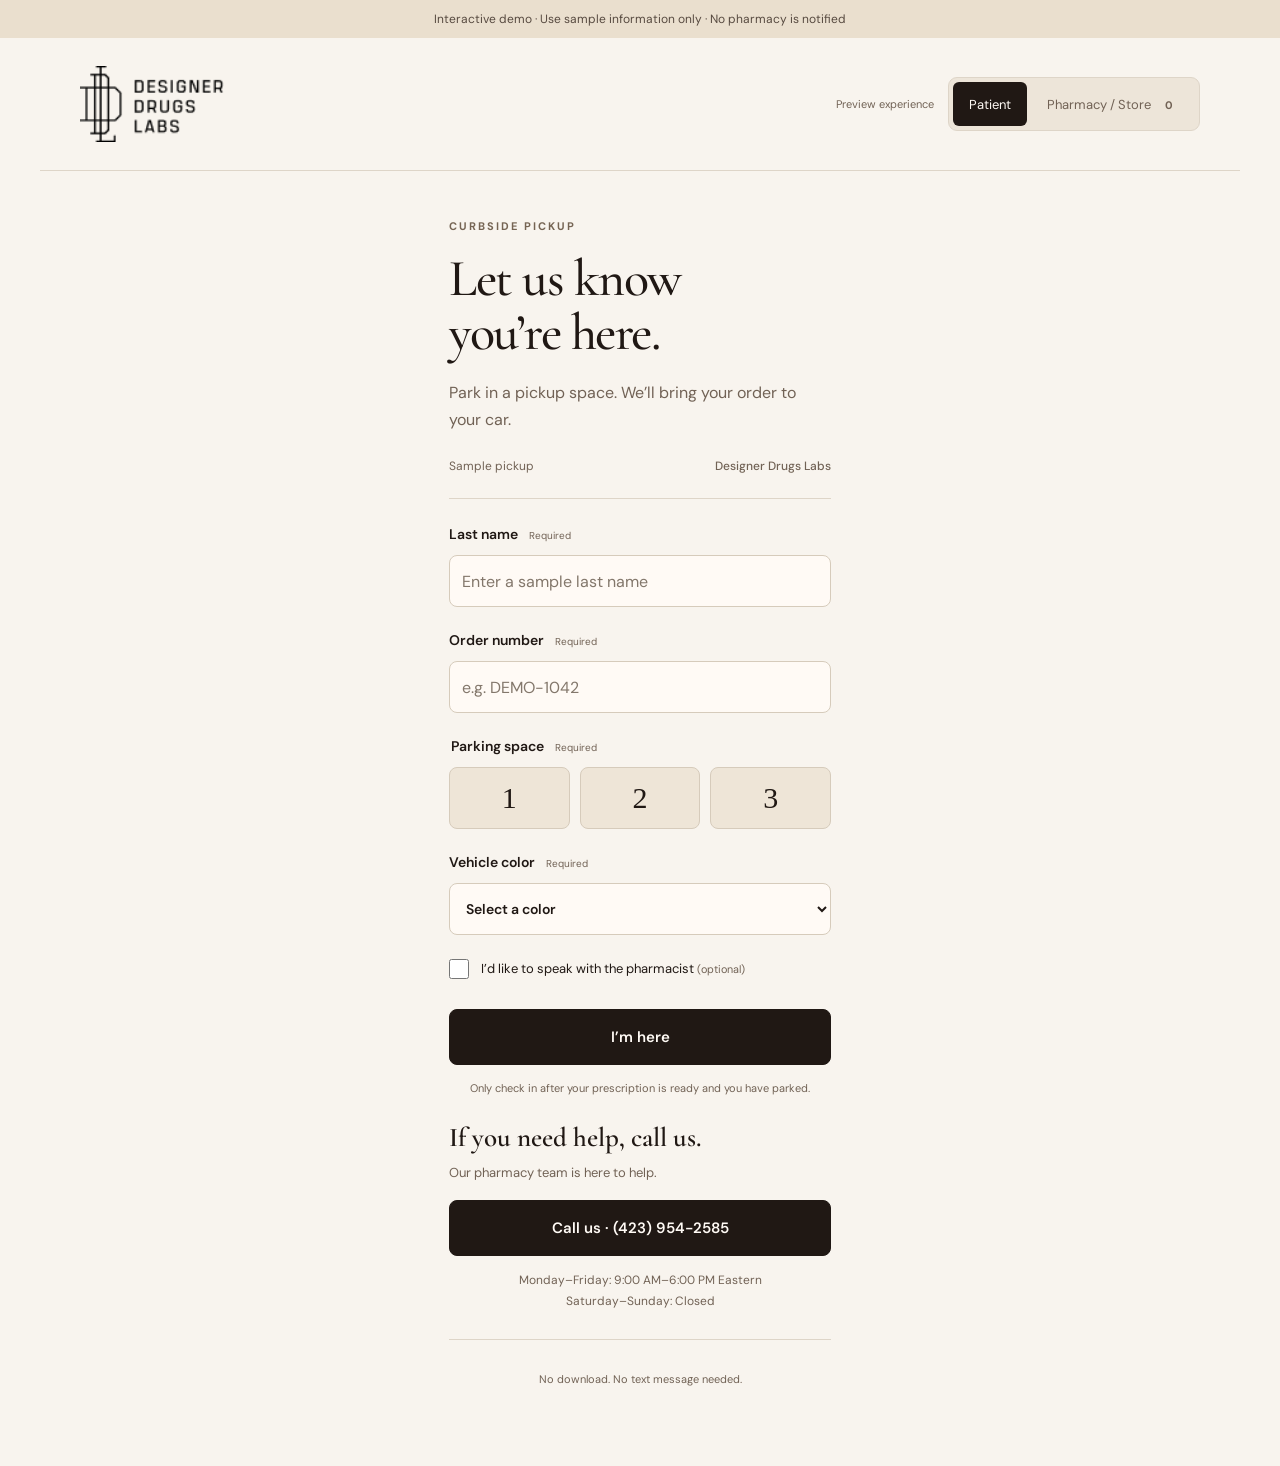
==== index.html @ e895a4ea "Publish Designer Drugs Labs pickup prototype and source" ====
<!doctype html>
<html lang="en">
  <head>
    <meta charset="UTF-8" />
    <meta name="viewport" content="width=device-width, initial-scale=1.0" />
    <meta name="robots" content="noindex, nofollow" />
    <title>Designer Drugs Labs | Curbside Check-In Demo</title>
    <script type="module" crossorigin src="./index-XQICZecM.js"></script>
    <link rel="stylesheet" crossorigin href="./index-JIuiDliH.css">
  </head>
  <body>
    <div id="root"></div>
  </body>
</html>
---- index-JIuiDliH.css ----
@import"https://fonts.googleapis.com/css2?family=Cormorant+Garamond:wght@500;600&family=DM+Sans:wght@400;500;600;700&display=swap";:root{font-family:DM Sans,Arial,sans-serif;color:#201814;background:#f8f4ee;font-synthesis:none}*{box-sizing:border-box}body{margin:0}button,input,select{font:inherit}button,a,input,select{-webkit-tap-highlight-color:transparent}button,a,select{touch-action:manipulation}button,a{cursor:pointer}a{color:inherit}button:focus-visible,a:focus-visible,input:focus-visible,select:focus-visible{outline:3px solid #185fa5;outline-offset:4px}.demo-banner{text-align:center;background:#eadfce;font-size:12px;padding:10px 18px;line-height:1.5;color:#574a40}header{max-width:1200px;margin:auto;padding:28px 40px;display:flex;justify-content:space-between;align-items:center;border-bottom:1px solid #ded5c8;gap:24px}header img{width:155px;height:auto}nav{display:flex;gap:6px;font-size:13px}nav a{padding:10px 13px;border-radius:6px;text-decoration:none;white-space:nowrap}nav a.selected{background:#eadfce;font-weight:600}nav span{margin-left:6px}.patient{max-width:430px;margin:48px auto;padding:0 24px}.eyebrow{text-transform:uppercase;letter-spacing:2px;font-size:11px;font-weight:700;color:#756453;margin:0 0 19px}h1{font-family:Cormorant Garamond,Georgia,serif;font-size:52px;font-weight:500;line-height:1.04;letter-spacing:-1.5px;margin:0 0 20px}.intro{font-size:16px;line-height:1.65;color:#716255;margin:0 0 25px}.reference{font-size:12px;color:#716255;border-bottom:1px solid #ded5c8;padding:0 0 24px;display:flex;justify-content:space-between;gap:12px}.reference strong{font-weight:500}form{margin-top:26px}fieldset{border:0;padding:0;margin:0 0 24px}legend,.field{font-weight:600;font-size:14px;display:block;width:100%}.required{font-size:10px;font-weight:400;color:#716255;margin-left:8px}.spaces{display:flex;gap:10px;margin-top:12px}.spaces label{flex:1;position:relative;border:1px solid #d6cbbb;border-radius:8px;text-align:center;background:#eee5d7;cursor:pointer}.spaces input{position:absolute;opacity:0;width:100%;height:100%;top:0;right:0;bottom:0;left:0;margin:0;cursor:pointer}.spaces label:has(input:focus-visible){outline:3px solid #185fa5;outline-offset:3px}.spaces span{display:block;padding:13px;font-family:Georgia,serif;font-size:30px}.spaces .chosen{background:#201814;color:#fff;border-color:#201814}select{display:block;width:100%;background:#fffaf5;border:1px solid #d6cbbb;border-radius:8px;min-height:52px;padding:12px;margin-top:12px;color:#201814}.check{display:flex;align-items:flex-start;gap:12px;font-size:13px;line-height:1.5;margin:24px 0 30px;cursor:pointer}.check input{accent-color:#201814;width:20px;height:20px;margin:0;flex-shrink:0}.check small{color:#716255}.primary{background:#201814;border:1px solid #201814;color:#fffaf5;padding:17px 20px;border-radius:8px;font-weight:600;font-size:15px;width:100%;min-height:52px}.primary:hover{background:#403328}.primary:active{transform:translateY(1px)}.footnote{font-size:11px;color:#716255;line-height:1.6;text-align:center;margin:15px 0 0}footer{border-top:1px solid #ded5c8;margin-top:28px;padding:21px 0;text-align:center}footer p{font-size:11px;color:#716255}.text-button{border:0;background:none;text-decoration:underline;text-underline-offset:4px;color:#5c4f44;font-size:13px;padding:10px}.help{line-height:1.6}.receipt{border-top:1px solid #ded5c8;border-bottom:1px solid #ded5c8;padding:24px 0;margin-bottom:24px}.status{display:inline-block;font-size:11px;font-weight:600;padding:6px 9px;background:#eadfce;color:#5c4f44;border-radius:4px;white-space:nowrap}.bringing{background:#e0ebf0;color:#245870}.completed{background:#e1ece4;color:#31583f}.cancelled{background:#ebe7e2;color:#716255}dl{margin:20px 0 0}dl div{display:flex;justify-content:space-between;font-size:13px;margin:14px 0}dt{color:#716255}dd{margin:0;font-weight:500}.button-link{display:block;text-align:center;text-decoration:none}section>.text-button{display:block;margin:10px auto}.staff{max-width:1120px;margin:48px auto;padding:0 32px 40px}.staff-heading{display:flex;align-items:center;justify-content:space-between;gap:24px}.staff h1{font-size:48px}.secondary{border:1px solid #cdbfaa;padding:14px 18px;border-radius:7px;text-decoration:none;font-size:13px;white-space:nowrap}.queue-label{display:flex;align-items:center;justify-content:space-between;border-bottom:1px solid #ded5c8;padding:20px 0 12px;margin-top:16px}.queue-label h2{font-size:16px;font-weight:600;margin:0}.queue-label h2 span{margin-left:10px;color:#716255}.queue-label p,.muted{color:#716255;font-size:12px}.empty{text-align:center;padding:46px 20px;border-bottom:1px solid #ded5c8}.empty h3{font-family:Georgia,serif;font-size:24px;font-weight:400}.empty p{font-size:14px;color:#716255;line-height:1.6}.empty a{font-size:13px}.queue article{display:flex;justify-content:space-between;align-items:center;gap:24px;padding:24px 0;border-bottom:1px solid #ded5c8}.order-ref{font-size:12px;font-weight:600;margin:0 0 12px}.order-ref .status{margin-left:10px}.queue h3{font-size:21px;font-weight:500;margin:0}.queue h3 span{color:#716255;font-size:16px}.queue .primary{width:165px;flex-shrink:0;font-size:13px}.history-heading{margin-top:30px}.history>div{display:flex;align-items:center;gap:24px;padding:18px 0;border-bottom:1px solid #ded5c8;font-size:12px}.history .status{margin-left:auto}aside{margin-top:40px;background:#efe7db;padding:22px 26px;border-radius:8px;font-size:12px;line-height:1.7;color:#716255}aside strong{color:#201814}aside p{margin:8px 0}.error{max-width:600px;margin:20px auto;padding:14px;background:#f4ddd4;color:#8a2d22;font-size:14px}@media(max-width:600px){header{padding:20px;flex-direction:column;gap:18px}header img{width:145px}nav{width:100%;justify-content:center}.patient{margin:32px auto}h1{font-size:48px}.staff{padding:0 20px;margin:32px auto}.staff-heading{align-items:flex-start;flex-direction:column;gap:0}.staff h1{font-size:42px}.queue article{align-items:flex-start;flex-direction:column;gap:12px}.queue .primary{width:100%}.queue h3 span{font-size:14px}.queue-label p{font-size:10px}.history>div{gap:10px;flex-wrap:wrap}.history .status{margin-left:0}}.identity-field{margin-bottom:24px}.identity-field input{display:block;width:100%;background:#fffaf5;border:1px solid #d6cbbb;border-radius:8px;min-height:52px;padding:12px;margin-top:12px;color:#201814;font-weight:400;font-size:16px}.identity-field input::placeholder{color:#83776b}dd,.order-ref,.history strong{overflow-wrap:anywhere}dd{max-width:65%;text-align:right}.experience-switch{display:flex;align-items:center;gap:14px}.switch-label{font-size:11px;color:#716255}.view-toggle{display:flex;background:#ede5d9;border:1px solid #ded5c8;border-radius:9px;padding:4px;gap:4px}.view-toggle button{border:0;border-radius:6px;background:transparent;color:#716255;padding:12px 16px;font-size:13px;min-height:44px}.view-toggle button[aria-pressed=true]{background:#201814;color:#fffaf5}.count-badge{display:inline-block;min-width:20px;margin-left:5px;font-size:11px;font-weight:700}.secondary{background:transparent;color:#201814}.secondary:hover{background:#eadfce}.simulation-note{font-size:12px;color:#716255;line-height:1.6;margin:0 0 28px}.store-summary{display:flex;border-top:1px solid #ded5c8;border-bottom:1px solid #ded5c8;padding:22px 0;margin-bottom:28px}.store-summary>div{flex:1;display:flex;flex-direction:column;gap:6px}.store-summary strong{font-size:28px;font-weight:500}.store-summary span{font-size:12px;color:#716255}.notifications{background:#efe7db;padding:20px 24px;border-radius:8px}.notification-heading{display:flex;align-items:center;justify-content:space-between;gap:10px}.notification-heading h2{font-size:16px;margin:0}.notification-summary{font-size:13px;color:#716255;line-height:1.6;margin:10px 0}.notification-row{padding:18px 0;border-top:1px solid #d8cbb8;display:flex;align-items:center;justify-content:space-between;gap:18px}.notification-row strong{font-size:14px;overflow-wrap:anywhere}.notification-row p{font-size:12px;line-height:1.7;overflow-wrap:anywhere;margin:7px 0}.notification-row .secondary{padding:10px 14px;font-size:12px}.consult-tag{font-size:11px;color:#245870;font-weight:600}.notification-row:last-child{padding-bottom:0}@media(max-width:600px){.experience-switch{flex-direction:column;gap:8px}.view-toggle button{padding:10px 12px}.staff-heading .secondary{margin-bottom:16px}.store-summary span{font-size:11px}.notifications{padding:18px}.notification-row{align-items:flex-start;flex-direction:column;gap:8px}.notification-heading h2{font-size:14px}.notification-heading .text-button{font-size:11px}}.timestamp-line{font-size:12px;color:#716255;line-height:1.7;margin:10px 0 0}.timestamp-detail{gap:12px;line-height:1.6}.history-details{display:flex;flex-direction:column;gap:6px;line-height:1.6;color:#716255}.history>div{align-items:flex-start}.history>div>strong{flex:1;min-width:100px}.history-details{flex:2}.history .status{flex-shrink:0}@media(max-width:600px){.history-details{flex-basis:100%;order:3}.timestamp-detail dd{max-width:65%}}.contact-help{margin:24px 0 28px}.contact-help h2{font-family:Cormorant Garamond,Georgia,serif;font-weight:600;font-size:27px;line-height:1.2;margin:0 0 8px}.contact-help>p{font-size:13px;color:#716255;line-height:1.7;margin:0 0 16px}.contact-help .contact-hours{font-size:12px;text-align:center;margin:14px 0 0}.thank-you>h1{margin-top:20px}.thank-you .receipt dl{margin:0}.thank-you .receipt{margin-bottom:24px}.restart-demo{display:block;margin:0 auto}.demo-view-link{margin-top:10px}
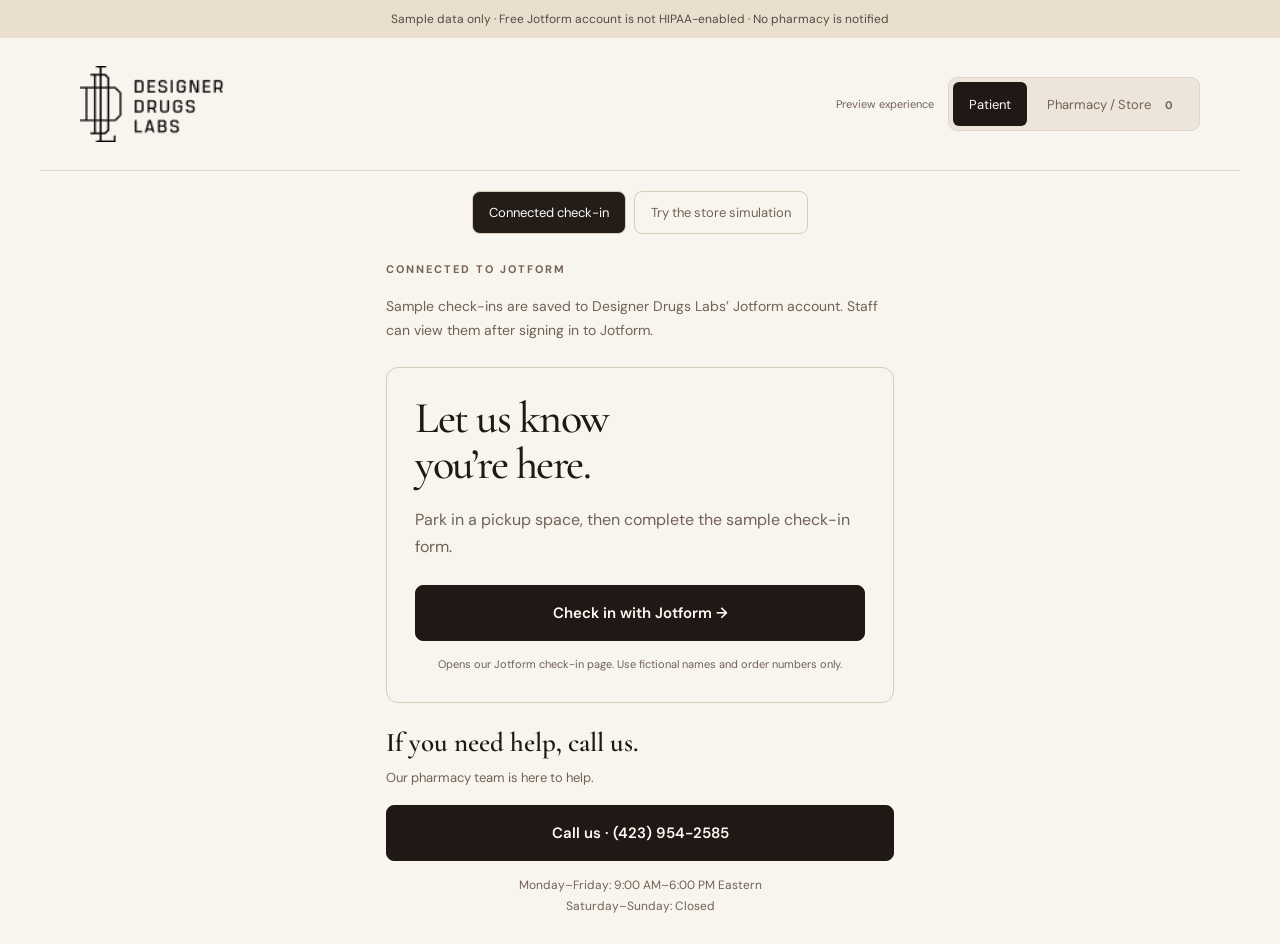
==== commit b887598f: "Connect sample check-ins and staff submissions to Jotform" ====
--- a/index.html
+++ b/index.html
@@ -5,8 +5,8 @@
     <meta name="viewport" content="width=device-width, initial-scale=1.0" />
     <meta name="robots" content="noindex, nofollow" />
     <title>Designer Drugs Labs | Curbside Check-In Demo</title>
-    <script type="module" crossorigin src="./index-XQICZecM.js"></script>
-    <link rel="stylesheet" crossorigin href="./index-JIuiDliH.css">
+    <script type="module" crossorigin src="./index-CXBpozGg.js"></script>
+    <link rel="stylesheet" crossorigin href="./index-B4EMnpAn.css">
   </head>
   <body>
     <div id="root"></div>
--- a/index-B4EMnpAn.css
+++ b/index-B4EMnpAn.css
@@ -0,0 +1 @@
+@import"https://fonts.googleapis.com/css2?family=Cormorant+Garamond:wght@500;600&family=DM+Sans:wght@400;500;600;700&display=swap";:root{font-family:DM Sans,Arial,sans-serif;color:#201814;background:#f8f4ee;font-synthesis:none}*{box-sizing:border-box}body{margin:0}button,input,select{font:inherit}button,a,input,select{-webkit-tap-highlight-color:transparent}button,a,select{touch-action:manipulation}button,a{cursor:pointer}a{color:inherit}button:focus-visible,a:focus-visible,input:focus-visible,select:focus-visible{outline:3px solid #185fa5;outline-offset:4px}.demo-banner{text-align:center;background:#eadfce;font-size:12px;padding:10px 18px;line-height:1.5;color:#574a40}header{max-width:1200px;margin:auto;padding:28px 40px;display:flex;justify-content:space-between;align-items:center;border-bottom:1px solid #ded5c8;gap:24px}header img{width:155px;height:auto}nav{display:flex;gap:6px;font-size:13px}nav a{padding:10px 13px;border-radius:6px;text-decoration:none;white-space:nowrap}nav a.selected{background:#eadfce;font-weight:600}nav span{margin-left:6px}.patient{max-width:430px;margin:48px auto;padding:0 24px}.eyebrow{text-transform:uppercase;letter-spacing:2px;font-size:11px;font-weight:700;color:#756453;margin:0 0 19px}h1{font-family:Cormorant Garamond,Georgia,serif;font-size:52px;font-weight:500;line-height:1.04;letter-spacing:-1.5px;margin:0 0 20px}.intro{font-size:16px;line-height:1.65;color:#716255;margin:0 0 25px}.reference{font-size:12px;color:#716255;border-bottom:1px solid #ded5c8;padding:0 0 24px;display:flex;justify-content:space-between;gap:12px}.reference strong{font-weight:500}form{margin-top:26px}fieldset{border:0;padding:0;margin:0 0 24px}legend,.field{font-weight:600;font-size:14px;display:block;width:100%}.required{font-size:10px;font-weight:400;color:#716255;margin-left:8px}.spaces{display:flex;gap:10px;margin-top:12px}.spaces label{flex:1;position:relative;border:1px solid #d6cbbb;border-radius:8px;text-align:center;background:#eee5d7;cursor:pointer}.spaces input{position:absolute;opacity:0;width:100%;height:100%;top:0;right:0;bottom:0;left:0;margin:0;cursor:pointer}.spaces label:has(input:focus-visible){outline:3px solid #185fa5;outline-offset:3px}.spaces span{display:block;padding:13px;font-family:Georgia,serif;font-size:30px}.spaces .chosen{background:#201814;color:#fff;border-color:#201814}select{display:block;width:100%;background:#fffaf5;border:1px solid #d6cbbb;border-radius:8px;min-height:52px;padding:12px;margin-top:12px;color:#201814}.check{display:flex;align-items:flex-start;gap:12px;font-size:13px;line-height:1.5;margin:24px 0 30px;cursor:pointer}.check input{accent-color:#201814;width:20px;height:20px;margin:0;flex-shrink:0}.check small{color:#716255}.primary{background:#201814;border:1px solid #201814;color:#fffaf5;padding:17px 20px;border-radius:8px;font-weight:600;font-size:15px;width:100%;min-height:52px}.primary:hover{background:#403328}.primary:active{transform:translateY(1px)}.footnote{font-size:11px;color:#716255;line-height:1.6;text-align:center;margin:15px 0 0}footer{border-top:1px solid #ded5c8;margin-top:28px;padding:21px 0;text-align:center}footer p{font-size:11px;color:#716255}.text-button{border:0;background:none;text-decoration:underline;text-underline-offset:4px;color:#5c4f44;font-size:13px;padding:10px}.help{line-height:1.6}.receipt{border-top:1px solid #ded5c8;border-bottom:1px solid #ded5c8;padding:24px 0;margin-bottom:24px}.status{display:inline-block;font-size:11px;font-weight:600;padding:6px 9px;background:#eadfce;color:#5c4f44;border-radius:4px;white-space:nowrap}.bringing{background:#e0ebf0;color:#245870}.completed{background:#e1ece4;color:#31583f}.cancelled{background:#ebe7e2;color:#716255}dl{margin:20px 0 0}dl div{display:flex;justify-content:space-between;font-size:13px;margin:14px 0}dt{color:#716255}dd{margin:0;font-weight:500}.button-link{display:block;text-align:center;text-decoration:none}section>.text-button{display:block;margin:10px auto}.staff{max-width:1120px;margin:48px auto;padding:0 32px 40px}.staff-heading{display:flex;align-items:center;justify-content:space-between;gap:24px}.staff h1{font-size:48px}.secondary{border:1px solid #cdbfaa;padding:14px 18px;border-radius:7px;text-decoration:none;font-size:13px;white-space:nowrap}.queue-label{display:flex;align-items:center;justify-content:space-between;border-bottom:1px solid #ded5c8;padding:20px 0 12px;margin-top:16px}.queue-label h2{font-size:16px;font-weight:600;margin:0}.queue-label h2 span{margin-left:10px;color:#716255}.queue-label p,.muted{color:#716255;font-size:12px}.empty{text-align:center;padding:46px 20px;border-bottom:1px solid #ded5c8}.empty h3{font-family:Georgia,serif;font-size:24px;font-weight:400}.empty p{font-size:14px;color:#716255;line-height:1.6}.empty a{font-size:13px}.queue article{display:flex;justify-content:space-between;align-items:center;gap:24px;padding:24px 0;border-bottom:1px solid #ded5c8}.order-ref{font-size:12px;font-weight:600;margin:0 0 12px}.order-ref .status{margin-left:10px}.queue h3{font-size:21px;font-weight:500;margin:0}.queue h3 span{color:#716255;font-size:16px}.queue .primary{width:165px;flex-shrink:0;font-size:13px}.history-heading{margin-top:30px}.history>div{display:flex;align-items:center;gap:24px;padding:18px 0;border-bottom:1px solid #ded5c8;font-size:12px}.history .status{margin-left:auto}aside{margin-top:40px;background:#efe7db;padding:22px 26px;border-radius:8px;font-size:12px;line-height:1.7;color:#716255}aside strong{color:#201814}aside p{margin:8px 0}.error{max-width:600px;margin:20px auto;padding:14px;background:#f4ddd4;color:#8a2d22;font-size:14px}@media(max-width:600px){header{padding:20px;flex-direction:column;gap:18px}header img{width:145px}nav{width:100%;justify-content:center}.patient{margin:32px auto}h1{font-size:48px}.staff{padding:0 20px;margin:32px auto}.staff-heading{align-items:flex-start;flex-direction:column;gap:0}.staff h1{font-size:42px}.queue article{align-items:flex-start;flex-direction:column;gap:12px}.queue .primary{width:100%}.queue h3 span{font-size:14px}.queue-label p{font-size:10px}.history>div{gap:10px;flex-wrap:wrap}.history .status{margin-left:0}}.identity-field{margin-bottom:24px}.identity-field input{display:block;width:100%;background:#fffaf5;border:1px solid #d6cbbb;border-radius:8px;min-height:52px;padding:12px;margin-top:12px;color:#201814;font-weight:400;font-size:16px}.identity-field input::placeholder{color:#83776b}dd,.order-ref,.history strong{overflow-wrap:anywhere}dd{max-width:65%;text-align:right}.experience-switch{display:flex;align-items:center;gap:14px}.switch-label{font-size:11px;color:#716255}.view-toggle{display:flex;background:#ede5d9;border:1px solid #ded5c8;border-radius:9px;padding:4px;gap:4px}.view-toggle button{border:0;border-radius:6px;background:transparent;color:#716255;padding:12px 16px;font-size:13px;min-height:44px}.view-toggle button[aria-pressed=true]{background:#201814;color:#fffaf5}.count-badge{display:inline-block;min-width:20px;margin-left:5px;font-size:11px;font-weight:700}.secondary{background:transparent;color:#201814}.secondary:hover{background:#eadfce}.simulation-note{font-size:12px;color:#716255;line-height:1.6;margin:0 0 28px}.store-summary{display:flex;border-top:1px solid #ded5c8;border-bottom:1px solid #ded5c8;padding:22px 0;margin-bottom:28px}.store-summary>div{flex:1;display:flex;flex-direction:column;gap:6px}.store-summary strong{font-size:28px;font-weight:500}.store-summary span{font-size:12px;color:#716255}.notifications{background:#efe7db;padding:20px 24px;border-radius:8px}.notification-heading{display:flex;align-items:center;justify-content:space-between;gap:10px}.notification-heading h2{font-size:16px;margin:0}.notification-summary{font-size:13px;color:#716255;line-height:1.6;margin:10px 0}.notification-row{padding:18px 0;border-top:1px solid #d8cbb8;display:flex;align-items:center;justify-content:space-between;gap:18px}.notification-row strong{font-size:14px;overflow-wrap:anywhere}.notification-row p{font-size:12px;line-height:1.7;overflow-wrap:anywhere;margin:7px 0}.notification-row .secondary{padding:10px 14px;font-size:12px}.consult-tag{font-size:11px;color:#245870;font-weight:600}.notification-row:last-child{padding-bottom:0}@media(max-width:600px){.experience-switch{flex-direction:column;gap:8px}.view-toggle button{padding:10px 12px}.staff-heading .secondary{margin-bottom:16px}.store-summary span{font-size:11px}.notifications{padding:18px}.notification-row{align-items:flex-start;flex-direction:column;gap:8px}.notification-heading h2{font-size:14px}.notification-heading .text-button{font-size:11px}}.timestamp-line{font-size:12px;color:#716255;line-height:1.7;margin:10px 0 0}.timestamp-detail{gap:12px;line-height:1.6}.history-details{display:flex;flex-direction:column;gap:6px;line-height:1.6;color:#716255}.history>div{align-items:flex-start}.history>div>strong{flex:1;min-width:100px}.history-details{flex:2}.history .status{flex-shrink:0}@media(max-width:600px){.history-details{flex-basis:100%;order:3}.timestamp-detail dd{max-width:65%}}.contact-help{margin:24px 0 28px}.contact-help h2{font-family:Cormorant Garamond,Georgia,serif;font-weight:600;font-size:27px;line-height:1.2;margin:0 0 8px}.contact-help>p{font-size:13px;color:#716255;line-height:1.7;margin:0 0 16px}.contact-help .contact-hours{font-size:12px;text-align:center;margin:14px 0 0}.thank-you>h1{margin-top:20px}.thank-you .receipt dl{margin:0}.thank-you .receipt{margin-bottom:24px}.restart-demo{display:block;margin:0 auto}.demo-view-link{margin-top:10px}.checkin-modes{display:flex;justify-content:center;gap:8px;padding:20px 16px 0;flex-wrap:wrap}.checkin-modes button{border:1px solid #d8cbb8;background:transparent;color:#716255;border-radius:8px;padding:12px 16px;font:inherit;font-size:13px;cursor:pointer}.checkin-modes button[aria-pressed=true]{background:#241c17;color:#fff}.connected-checkin{max-width:760px;margin:28px auto;padding:0 16px}.connection-note{font-size:14px;line-height:1.7;color:#716255}.connected-checkin iframe{display:block;width:100%;height:1300px;border:0;border-radius:12px;background:#fff}.form-fallback{font-size:13px;text-align:center;line-height:1.6}.form-fallback a{color:inherit;text-decoration:underline}.jotform-staff{padding:24px;border:1px solid #d8cbb8;border-radius:12px;margin-bottom:40px;background:#eee8dd}.jotform-staff h2{font-size:26px;margin:10px 0}.jotform-staff p{line-height:1.7}.jotform-staff .button-link{display:inline-block}.jotform-staff .footnote{margin-bottom:0}@media(max-width:600px){.connected-checkin iframe{height:1450px}.jotform-staff{padding:18px}}.connected-checkin{max-width:540px}.connected-card{border:1px solid #d8cbb8;border-radius:12px;padding:28px;margin-top:24px}.connected-card h1{font-size:44px}.connected-card .button-link{display:block;text-align:center}.connected-card .footnote{margin-bottom:0}
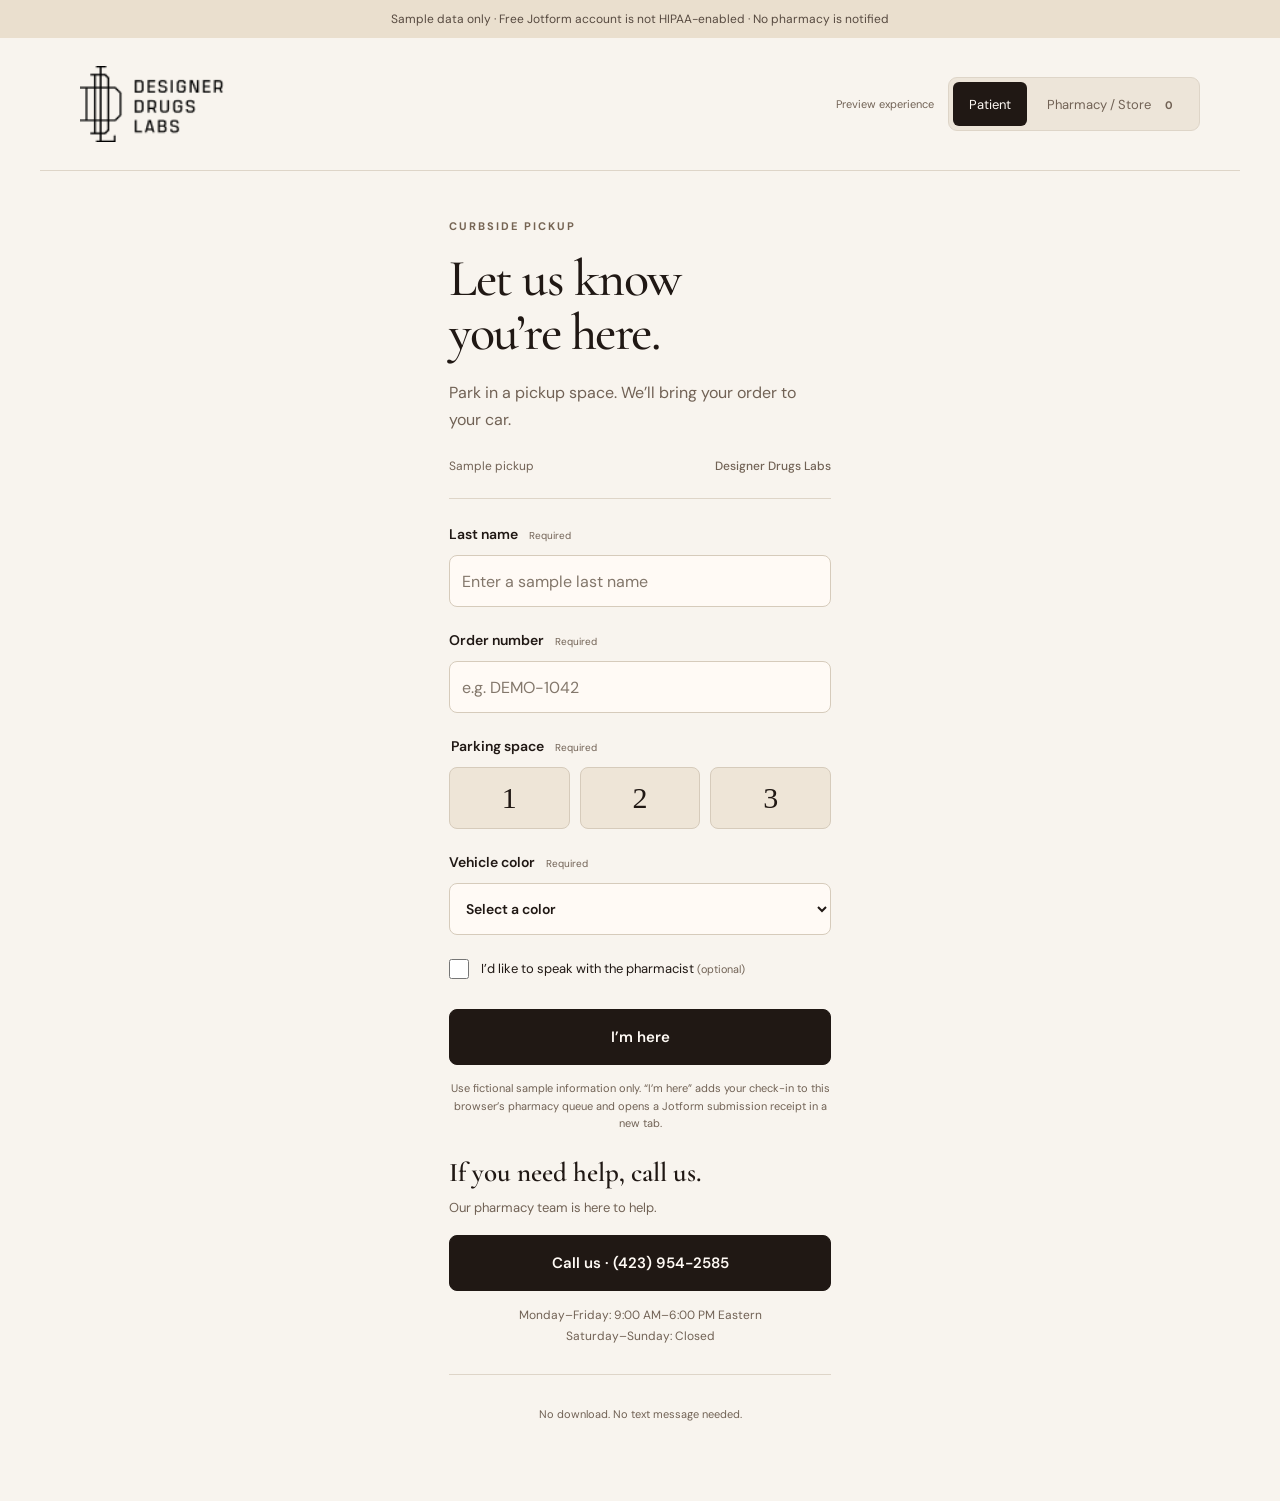
==== commit 7a74da0f: "Restore pharmacy queue alongside Jotform patient submissions" ====
--- a/index.html
+++ b/index.html
@@ -5,7 +5,7 @@
     <meta name="viewport" content="width=device-width, initial-scale=1.0" />
     <meta name="robots" content="noindex, nofollow" />
     <title>Designer Drugs Labs | Curbside Check-In Demo</title>
-    <script type="module" crossorigin src="./index-CXBpozGg.js"></script>
+    <script type="module" crossorigin src="./index-BL_LqQZr.js"></script>
     <link rel="stylesheet" crossorigin href="./index-B4EMnpAn.css">
   </head>
   <body>
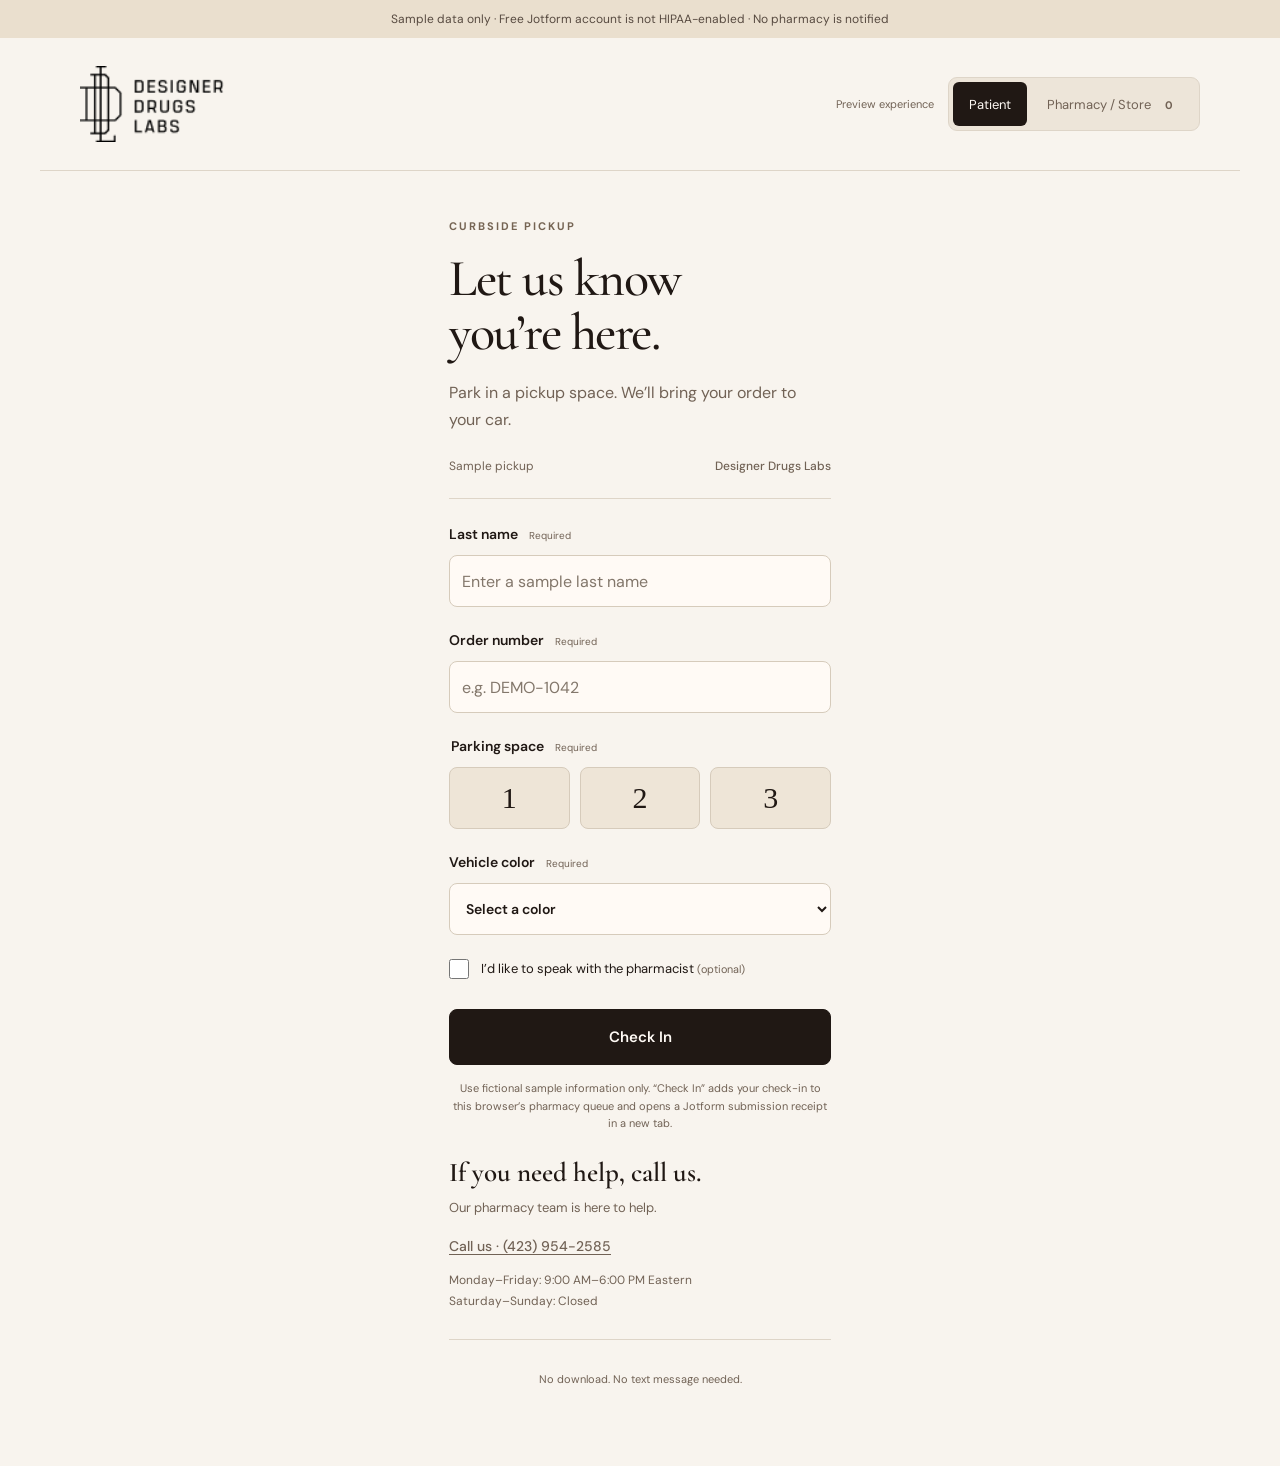
==== commit bfc060e8: "Use Check In CTA and understated phone links" ====
--- a/index.html
+++ b/index.html
@@ -5,8 +5,8 @@
     <meta name="viewport" content="width=device-width, initial-scale=1.0" />
     <meta name="robots" content="noindex, nofollow" />
     <title>Designer Drugs Labs | Curbside Check-In Demo</title>
-    <script type="module" crossorigin src="./index-BL_LqQZr.js"></script>
-    <link rel="stylesheet" crossorigin href="./index-B4EMnpAn.css">
+    <script type="module" crossorigin src="./index-DysU1oZs.js"></script>
+    <link rel="stylesheet" crossorigin href="./index-D-qkAlwB.css">
   </head>
   <body>
     <div id="root"></div>
--- a/index-D-qkAlwB.css
+++ b/index-D-qkAlwB.css
@@ -0,0 +1 @@
+@import"https://fonts.googleapis.com/css2?family=Cormorant+Garamond:wght@500;600&family=DM+Sans:wght@400;500;600;700&display=swap";:root{font-family:DM Sans,Arial,sans-serif;color:#201814;background:#f8f4ee;font-synthesis:none}*{box-sizing:border-box}body{margin:0}button,input,select{font:inherit}button,a,input,select{-webkit-tap-highlight-color:transparent}button,a,select{touch-action:manipulation}button,a{cursor:pointer}a{color:inherit}button:focus-visible,a:focus-visible,input:focus-visible,select:focus-visible{outline:3px solid #185fa5;outline-offset:4px}.demo-banner{text-align:center;background:#eadfce;font-size:12px;padding:10px 18px;line-height:1.5;color:#574a40}header{max-width:1200px;margin:auto;padding:28px 40px;display:flex;justify-content:space-between;align-items:center;border-bottom:1px solid #ded5c8;gap:24px}header img{width:155px;height:auto}nav{display:flex;gap:6px;font-size:13px}nav a{padding:10px 13px;border-radius:6px;text-decoration:none;white-space:nowrap}nav a.selected{background:#eadfce;font-weight:600}nav span{margin-left:6px}.patient{max-width:430px;margin:48px auto;padding:0 24px}.eyebrow{text-transform:uppercase;letter-spacing:2px;font-size:11px;font-weight:700;color:#756453;margin:0 0 19px}h1{font-family:Cormorant Garamond,Georgia,serif;font-size:52px;font-weight:500;line-height:1.04;letter-spacing:-1.5px;margin:0 0 20px}.intro{font-size:16px;line-height:1.65;color:#716255;margin:0 0 25px}.reference{font-size:12px;color:#716255;border-bottom:1px solid #ded5c8;padding:0 0 24px;display:flex;justify-content:space-between;gap:12px}.reference strong{font-weight:500}form{margin-top:26px}fieldset{border:0;padding:0;margin:0 0 24px}legend,.field{font-weight:600;font-size:14px;display:block;width:100%}.required{font-size:10px;font-weight:400;color:#716255;margin-left:8px}.spaces{display:flex;gap:10px;margin-top:12px}.spaces label{flex:1;position:relative;border:1px solid #d6cbbb;border-radius:8px;text-align:center;background:#eee5d7;cursor:pointer}.spaces input{position:absolute;opacity:0;width:100%;height:100%;top:0;right:0;bottom:0;left:0;margin:0;cursor:pointer}.spaces label:has(input:focus-visible){outline:3px solid #185fa5;outline-offset:3px}.spaces span{display:block;padding:13px;font-family:Georgia,serif;font-size:30px}.spaces .chosen{background:#201814;color:#fff;border-color:#201814}select{display:block;width:100%;background:#fffaf5;border:1px solid #d6cbbb;border-radius:8px;min-height:52px;padding:12px;margin-top:12px;color:#201814}.check{display:flex;align-items:flex-start;gap:12px;font-size:13px;line-height:1.5;margin:24px 0 30px;cursor:pointer}.check input{accent-color:#201814;width:20px;height:20px;margin:0;flex-shrink:0}.check small{color:#716255}.primary{background:#201814;border:1px solid #201814;color:#fffaf5;padding:17px 20px;border-radius:8px;font-weight:600;font-size:15px;width:100%;min-height:52px}.primary:hover{background:#403328}.primary:active{transform:translateY(1px)}.footnote{font-size:11px;color:#716255;line-height:1.6;text-align:center;margin:15px 0 0}footer{border-top:1px solid #ded5c8;margin-top:28px;padding:21px 0;text-align:center}footer p{font-size:11px;color:#716255}.text-button{border:0;background:none;text-decoration:underline;text-underline-offset:4px;color:#5c4f44;font-size:13px;padding:10px}.help{line-height:1.6}.receipt{border-top:1px solid #ded5c8;border-bottom:1px solid #ded5c8;padding:24px 0;margin-bottom:24px}.status{display:inline-block;font-size:11px;font-weight:600;padding:6px 9px;background:#eadfce;color:#5c4f44;border-radius:4px;white-space:nowrap}.bringing{background:#e0ebf0;color:#245870}.completed{background:#e1ece4;color:#31583f}.cancelled{background:#ebe7e2;color:#716255}dl{margin:20px 0 0}dl div{display:flex;justify-content:space-between;font-size:13px;margin:14px 0}dt{color:#716255}dd{margin:0;font-weight:500}.button-link{display:block;text-align:center;text-decoration:none}section>.text-button{display:block;margin:10px auto}.staff{max-width:1120px;margin:48px auto;padding:0 32px 40px}.staff-heading{display:flex;align-items:center;justify-content:space-between;gap:24px}.staff h1{font-size:48px}.secondary{border:1px solid #cdbfaa;padding:14px 18px;border-radius:7px;text-decoration:none;font-size:13px;white-space:nowrap}.queue-label{display:flex;align-items:center;justify-content:space-between;border-bottom:1px solid #ded5c8;padding:20px 0 12px;margin-top:16px}.queue-label h2{font-size:16px;font-weight:600;margin:0}.queue-label h2 span{margin-left:10px;color:#716255}.queue-label p,.muted{color:#716255;font-size:12px}.empty{text-align:center;padding:46px 20px;border-bottom:1px solid #ded5c8}.empty h3{font-family:Georgia,serif;font-size:24px;font-weight:400}.empty p{font-size:14px;color:#716255;line-height:1.6}.empty a{font-size:13px}.queue article{display:flex;justify-content:space-between;align-items:center;gap:24px;padding:24px 0;border-bottom:1px solid #ded5c8}.order-ref{font-size:12px;font-weight:600;margin:0 0 12px}.order-ref .status{margin-left:10px}.queue h3{font-size:21px;font-weight:500;margin:0}.queue h3 span{color:#716255;font-size:16px}.queue .primary{width:165px;flex-shrink:0;font-size:13px}.history-heading{margin-top:30px}.history>div{display:flex;align-items:center;gap:24px;padding:18px 0;border-bottom:1px solid #ded5c8;font-size:12px}.history .status{margin-left:auto}aside{margin-top:40px;background:#efe7db;padding:22px 26px;border-radius:8px;font-size:12px;line-height:1.7;color:#716255}aside strong{color:#201814}aside p{margin:8px 0}.error{max-width:600px;margin:20px auto;padding:14px;background:#f4ddd4;color:#8a2d22;font-size:14px}@media(max-width:600px){header{padding:20px;flex-direction:column;gap:18px}header img{width:145px}nav{width:100%;justify-content:center}.patient{margin:32px auto}h1{font-size:48px}.staff{padding:0 20px;margin:32px auto}.staff-heading{align-items:flex-start;flex-direction:column;gap:0}.staff h1{font-size:42px}.queue article{align-items:flex-start;flex-direction:column;gap:12px}.queue .primary{width:100%}.queue h3 span{font-size:14px}.queue-label p{font-size:10px}.history>div{gap:10px;flex-wrap:wrap}.history .status{margin-left:0}}.identity-field{margin-bottom:24px}.identity-field input{display:block;width:100%;background:#fffaf5;border:1px solid #d6cbbb;border-radius:8px;min-height:52px;padding:12px;margin-top:12px;color:#201814;font-weight:400;font-size:16px}.identity-field input::placeholder{color:#83776b}dd,.order-ref,.history strong{overflow-wrap:anywhere}dd{max-width:65%;text-align:right}.experience-switch{display:flex;align-items:center;gap:14px}.switch-label{font-size:11px;color:#716255}.view-toggle{display:flex;background:#ede5d9;border:1px solid #ded5c8;border-radius:9px;padding:4px;gap:4px}.view-toggle button{border:0;border-radius:6px;background:transparent;color:#716255;padding:12px 16px;font-size:13px;min-height:44px}.view-toggle button[aria-pressed=true]{background:#201814;color:#fffaf5}.count-badge{display:inline-block;min-width:20px;margin-left:5px;font-size:11px;font-weight:700}.secondary{background:transparent;color:#201814}.secondary:hover{background:#eadfce}.simulation-note{font-size:12px;color:#716255;line-height:1.6;margin:0 0 28px}.store-summary{display:flex;border-top:1px solid #ded5c8;border-bottom:1px solid #ded5c8;padding:22px 0;margin-bottom:28px}.store-summary>div{flex:1;display:flex;flex-direction:column;gap:6px}.store-summary strong{font-size:28px;font-weight:500}.store-summary span{font-size:12px;color:#716255}.notifications{background:#efe7db;padding:20px 24px;border-radius:8px}.notification-heading{display:flex;align-items:center;justify-content:space-between;gap:10px}.notification-heading h2{font-size:16px;margin:0}.notification-summary{font-size:13px;color:#716255;line-height:1.6;margin:10px 0}.notification-row{padding:18px 0;border-top:1px solid #d8cbb8;display:flex;align-items:center;justify-content:space-between;gap:18px}.notification-row strong{font-size:14px;overflow-wrap:anywhere}.notification-row p{font-size:12px;line-height:1.7;overflow-wrap:anywhere;margin:7px 0}.notification-row .secondary{padding:10px 14px;font-size:12px}.consult-tag{font-size:11px;color:#245870;font-weight:600}.notification-row:last-child{padding-bottom:0}@media(max-width:600px){.experience-switch{flex-direction:column;gap:8px}.view-toggle button{padding:10px 12px}.staff-heading .secondary{margin-bottom:16px}.store-summary span{font-size:11px}.notifications{padding:18px}.notification-row{align-items:flex-start;flex-direction:column;gap:8px}.notification-heading h2{font-size:14px}.notification-heading .text-button{font-size:11px}}.timestamp-line{font-size:12px;color:#716255;line-height:1.7;margin:10px 0 0}.timestamp-detail{gap:12px;line-height:1.6}.history-details{display:flex;flex-direction:column;gap:6px;line-height:1.6;color:#716255}.history>div{align-items:flex-start}.history>div>strong{flex:1;min-width:100px}.history-details{flex:2}.history .status{flex-shrink:0}@media(max-width:600px){.history-details{flex-basis:100%;order:3}.timestamp-detail dd{max-width:65%}}.contact-help{margin:24px 0 28px}.contact-help h2{font-family:Cormorant Garamond,Georgia,serif;font-weight:600;font-size:27px;line-height:1.2;margin:0 0 8px}.contact-help>p{font-size:13px;color:#716255;line-height:1.7;margin:0 0 16px}.contact-help .contact-hours{font-size:12px;text-align:center;margin:14px 0 0}.thank-you>h1{margin-top:20px}.thank-you .receipt dl{margin:0}.thank-you .receipt{margin-bottom:24px}.restart-demo{display:block;margin:0 auto}.demo-view-link{margin-top:10px}.checkin-modes{display:flex;justify-content:center;gap:8px;padding:20px 16px 0;flex-wrap:wrap}.checkin-modes button{border:1px solid #d8cbb8;background:transparent;color:#716255;border-radius:8px;padding:12px 16px;font:inherit;font-size:13px;cursor:pointer}.checkin-modes button[aria-pressed=true]{background:#241c17;color:#fff}.connected-checkin{max-width:760px;margin:28px auto;padding:0 16px}.connection-note{font-size:14px;line-height:1.7;color:#716255}.connected-checkin iframe{display:block;width:100%;height:1300px;border:0;border-radius:12px;background:#fff}.form-fallback{font-size:13px;text-align:center;line-height:1.6}.form-fallback a{color:inherit;text-decoration:underline}.jotform-staff{padding:24px;border:1px solid #d8cbb8;border-radius:12px;margin-bottom:40px;background:#eee8dd}.jotform-staff h2{font-size:26px;margin:10px 0}.jotform-staff p{line-height:1.7}.jotform-staff .button-link{display:inline-block}.jotform-staff .footnote{margin-bottom:0}@media(max-width:600px){.connected-checkin iframe{height:1450px}.jotform-staff{padding:18px}}.connected-checkin{max-width:540px}.connected-card{border:1px solid #d8cbb8;border-radius:12px;padding:28px;margin-top:24px}.connected-card h1{font-size:44px}.connected-card .button-link{display:block;text-align:center}.connected-card .footnote{margin-bottom:0}.contact-call-link{display:inline;color:#716255;font-size:14px;font-weight:500;text-decoration:underline;text-underline-offset:3px}.contact-call-link:hover{color:#241c17}.contact-call-link:focus-visible{outline:2px solid #716255;outline-offset:4px}.contact-help .contact-hours{text-align:left}
